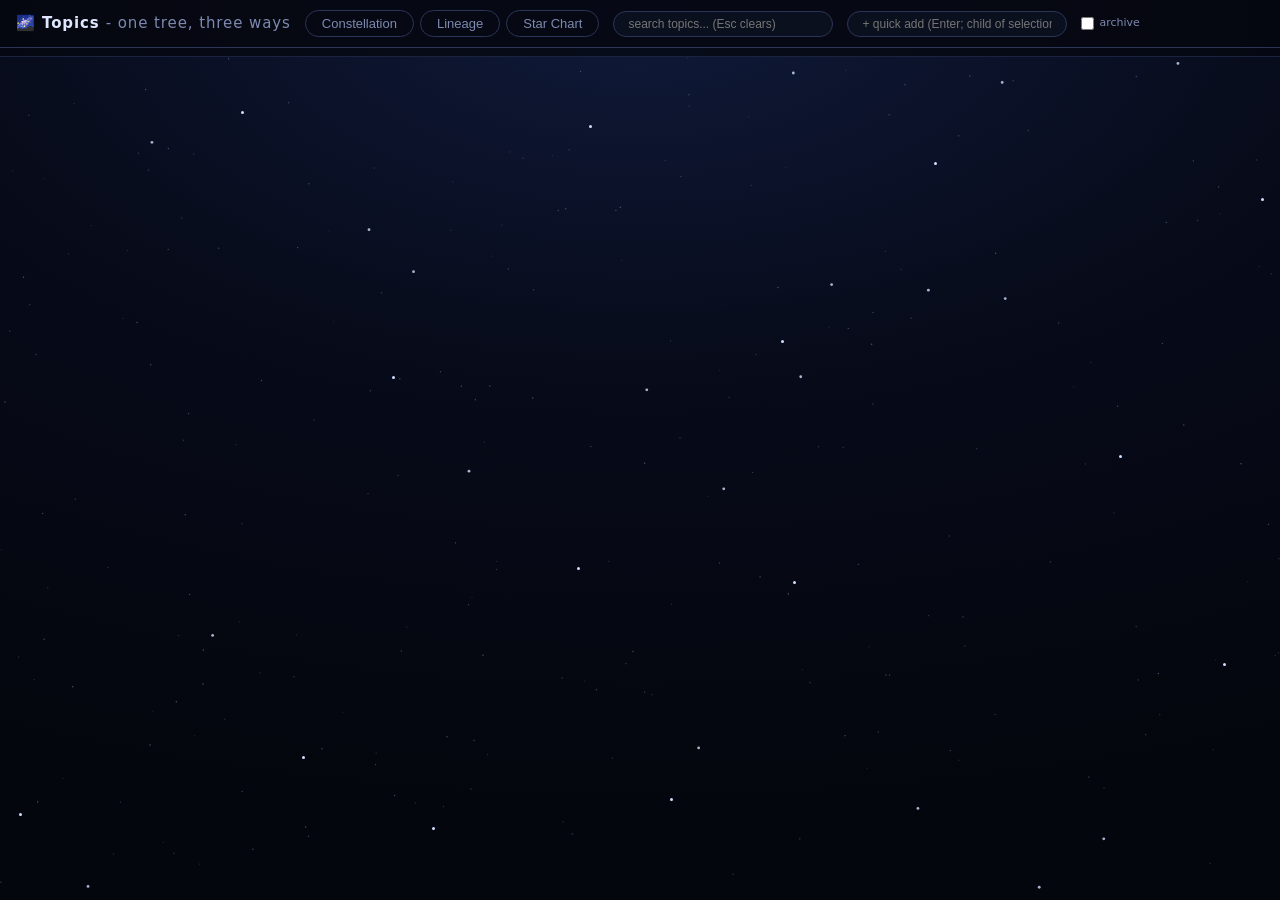
==== plugin/web/index.html @ 31f1ddb7 "feat(web+repo): archive explorer, panel edit, 0.3.0 changelog + roadmap - Archive toggle in the head" ====
<!doctype html>
<html lang="en">
<head>
<meta charset="utf-8" />
<meta name="viewport" content="width=device-width, initial-scale=1" />
<title>Topics - the Topic Visualizer</title>
<link rel="stylesheet" href="topics.css" />
</head>
<body>
<header>
  <h1>&#127756; Topics <span class="dim">- one tree, three ways</span></h1>
  <div class="viewtabs" id="viewtabs">
    <button data-v="constellation">Constellation</button>
    <button data-v="lineage">Lineage</button>
    <button data-v="starchart">Star Chart</button>
  </div>
  <input id="search" class="seambox" type="text" placeholder="search topics... (Esc clears)" />
  <input id="quickadd" class="seambox" type="text" placeholder="+ quick add (Enter; child of selection)" />
  <label class="archchip" title="show pruned + expired topics as ghosts (everything is resurrectable)">
    <input id="archive" type="checkbox" /> archive</label>
  <span class="hud"><b id="stat"></b><span id="hint" class="dim"></span></span>
</header>
<div id="legend" class="legend"></div>
<div id="seamhealth" class="seamhealth"></div>
<main>
  <div id="stage" class="stage"><canvas id="stars"></canvas><div id="renderer"></div></div>
</main>
<div id="panel"></div>
<div id="confirm"><div class="box" id="confirmBox"></div></div>

<script src="topics-core.js"></script>
<script src="adapter-sqlite.js"></script>
<script src="render-constellation.js"></script>
<script src="render-lineage.js"></script>
<script src="render-starchart.js"></script>
<script src="topics-shell.js"></script>
</body>
</html>
---- plugin/web/topics.css ----
/* topics.css - shared styles for the Topic Visualizer shell + all three renderers.
 * CANONICAL SOURCE: the topic-visualizer plugin repo. Vendored copies: do not edit. */
:root { --bg:#05070f; --panel:#10162a; --line:#2a3558; --ink:#dfe7ff; --dim:#7d8ab0;
        --accent:#6ea8ff; --warn:#f0b24a; --danger:#f85149; }
* { box-sizing: border-box; margin: 0; }
body { height: 100vh; display: flex; flex-direction: column; color: var(--ink);
       font: 14px/1.5 system-ui, sans-serif; overflow: hidden;
       background: radial-gradient(ellipse 120% 90% at 50% 0%, #101a3a 0%, #070b1a 45%, #04060d 100%); }

/* ---- header + tabs + legend ---- */
header { flex-shrink: 0; display: flex; align-items: center; gap: 14px;
         padding: 10px 16px; border-bottom: 1px solid var(--line); background: #05070fd8; }
header h1 { font-size: 15px; letter-spacing: 0.06em; }
.dim { color: var(--dim); font-weight: 400; }
.viewtabs { display: flex; gap: 6px; }
.viewtabs button { background: none; border: 1px solid var(--line); color: var(--dim);
  border-radius: 999px; padding: 5px 16px; cursor: pointer; font-size: 13px;
  transition: all 0.15s ease; }
.viewtabs button:hover { color: var(--ink); border-color: var(--accent); }
.viewtabs button.active { color: #0b101f; background: var(--accent);
  border-color: var(--accent); font-weight: 600; box-shadow: 0 0 14px #6ea8ff55; }
header .hud { margin-left: auto; font-size: 12px; color: var(--dim); }
header .hud b { color: var(--ink); }
header .home { color: var(--dim); text-decoration: none; font-size: 13px; margin-left: 12px; }
header .home:hover { color: var(--ink); }
.legend { flex-shrink: 0; padding: 4px 16px; font-size: 12px; color: var(--dim);
          border-bottom: 1px solid #1a2340; background: #05070fb8; }

/* ---- stage ---- */
main { flex: 1 1 auto; position: relative; min-height: 0; display: flex; }
.stage { flex: 1 1 auto; position: relative; overflow: hidden; cursor: grab; }
.stage.dragging { cursor: grabbing; }
#stars { position: absolute; inset: 0; pointer-events: none; }
#renderer { position: absolute; inset: 0; }
#renderer svg { width: 100%; height: 100%; display: block; position: relative; }
.twinkle { position: absolute; width: 3px; height: 3px; border-radius: 50%;
           background: #cfe0ff; pointer-events: none;
           animation: tw 3.2s ease-in-out infinite; }
@keyframes tw { 0%, 100% { opacity: 0.15; } 50% { opacity: 0.9; } }

/* ---- SVG views (constellation + star chart) ---- */
.orbit { fill: none; stroke: #7f9dff; stroke-opacity: 0.08; stroke-width: 1; }
.edge { stroke: #7f9dff; stroke-opacity: 0.26; stroke-width: 1.2; fill: none; }
.fog { pointer-events: none; }
.node { cursor: pointer; }
.node circle.core { fill: url(#tvStarGrad); stroke: none; }
#renderer .node circle.core[fill] { /* suns carry their own fill attr */ }
.node.selected circle.core, .node.selected path.leafstar { stroke: #cfe0ff; stroke-width: 1.5; }
.node text { fill: #c3cff2; font-size: 11px; pointer-events: none;
             paint-order: stroke; stroke: #05070f; stroke-width: 3px; }
.node text.tiny { fill: #8fa0cc; }
.node text.more { fill: #f0b24a; }
.node .count { fill: #05070f; font-size: 9px; font-weight: 700; stroke: none; }
.node path.leafstar { stroke: none; }
.node.discussed circle.core, .node.discussed path.leafstar { opacity: 0.28; }
.node.discussed text { opacity: 0.45; }
.node circle.beacon { fill: none; stroke: #ff9a4a; stroke-width: 2; pointer-events: none; }
.node circle.halo { fill: none; stroke: #f0b24a; stroke-opacity: 0.6;
                    stroke-dasharray: 3 4; stroke-width: 1.3; }
.tv-crumbs { position: absolute; top: 10px; left: 14px; z-index: 5; font-size: 12px;
             background: #05070fcc; padding: 6px 10px; border: 1px solid var(--line);
             border-radius: 8px; }
.tv-crumbs span[data-c] { color: var(--accent); cursor: pointer; }
.tv-crumbs span[data-c]:hover { text-decoration: underline; }
.tv-crumbs .sep { color: var(--dim); }
.tv-crumbs .here { color: var(--warn); }

/* ---- lineage view ---- */
.tv-world { position: absolute; transform-origin: 0 0; }
.tv-wires { position: absolute; overflow: visible; pointer-events: none; }
.wire { stroke-opacity: 0.35; stroke-width: 1.4; fill: none; }
.tnode { position: absolute; width: 220px; border-radius: 10px; padding: 8px 10px;
         cursor: pointer; user-select: none;
         background: linear-gradient(160deg, #141c36ee, #0b101fee);
         border: 1px solid #3a4a7a; box-shadow: 0 0 14px #4b6cff22, inset 0 0 20px #4b6cff0d;
         transition: transform 0.12s ease, box-shadow 0.12s ease; }
.tnode:hover { transform: translateY(-2px); box-shadow: 0 4px 22px #6ea8ff44; }
.tnode.root { border-color: #a8842f; box-shadow: 0 0 18px #f0b24a2e, inset 0 0 20px #f0b24a12; }
.tnode.selected { border-color: #cfe0ff; box-shadow: 0 0 20px #6ea8ff55; }
.tnode.leaf { border-color: #7fd4ff; border-left-width: 3px;
              box-shadow: 0 0 12px #7fd4ff2a, inset 0 0 20px #7fd4ff0d; }
.tnode.discussed { opacity: 0.4; border-color: #4a4f66; box-shadow: none; }
.tnode.critical { animation: pulse 1.8s ease-in-out infinite; border-color: #ff9a4a; }
@keyframes pulse { 0%, 100% { box-shadow: 0 0 10px #ff9a4a44; }
                   50% { box-shadow: 0 0 26px #ff9a4abb; } }
.tnode .sum { font-size: 12px; line-height: 1.35; }
.tnode .chips { margin-top: 5px; display: flex; gap: 6px; align-items: center; flex-wrap: wrap; }
.chip { font-size: 10px; color: var(--dim); border: 1px solid var(--line);
        border-radius: 999px; padding: 1px 7px; }
.chip.kids { color: var(--accent); }
.chip.frontier { color: #7fd4ff; border-color: #2e5a75; }
.chip.crit { color: #ff9a4a; border-color: #7a4a2e; }
.chip.done { color: #9aa2bd; }
.caret { position: absolute; right: -13px; top: 50%; transform: translateY(-50%);
         width: 22px; height: 22px; border-radius: 50%; background: var(--bg);
         border: 1px solid var(--line); color: var(--dim); font-size: 11px;
         display: flex; align-items: center; justify-content: center; cursor: pointer; }
.caret:hover { color: var(--ink); border-color: var(--accent); }

/* ---- panel + confirm ---- */
#panel { width: 380px; flex-shrink: 0; background: var(--panel);
         border-left: 1px solid var(--line); padding: 18px; overflow-y: auto;
         display: none; position: absolute; right: 0; top: 0; bottom: 0; z-index: 6; }
#panel.open { display: block; }
#panel h2 { font-size: 15px; line-height: 1.35; margin-bottom: 8px; }
#panel .meta { color: var(--dim); font-size: 12px; margin-bottom: 12px; }
#panel .body { white-space: pre-wrap; font-size: 13px; margin-bottom: 16px; }
#panel button { background: none; border: 1px solid var(--line); color: var(--ink);
                border-radius: 6px; padding: 6px 14px; cursor: pointer;
                margin: 0 8px 8px 0; }
#panel button.prune { border-color: var(--danger); color: var(--danger); }
#panel button.focusbtn { border-color: var(--warn); color: var(--warn); }
#panel button:hover { background: #ffffff11; }
#confirm { position: fixed; inset: 0; background: #000a; display: none;
           align-items: center; justify-content: center; z-index: 10; }
#confirm.open { display: flex; }
#confirm .box { background: var(--panel); border: 1px solid var(--warn);
                border-radius: 10px; padding: 22px; max-width: 440px; }
#confirm .box h3 { margin-bottom: 10px; font-size: 15px; }
#confirm .box p { color: var(--dim); font-size: 13px; margin-bottom: 16px; }
#confirm .box button { background: none; border: 1px solid var(--line); color: var(--ink);
                       border-radius: 6px; padding: 6px 14px; cursor: pointer; margin-right: 8px; }
#confirm .box button.go { border-color: var(--danger); color: var(--danger); }

/* ---- the Seam additions (2026-07-11) ---- */
.seambox { background: #0b101f; border: 1px solid var(--line); color: var(--ink);
           border-radius: 999px; padding: 5px 14px; font-size: 12px; width: 220px; }
.seambox:focus { outline: none; border-color: var(--accent); }
.seamhealth { flex-shrink: 0; padding: 2px 16px; font-size: 11px; color: var(--dim);
              background: #05070f90; border-bottom: 1px solid #141c33; }
.seamhealth:empty { display: none; }
/* search: matches stay lit, non-matches recede to ghosts (structure stays legible) */
.node.searchdim { opacity: 0.13; pointer-events: none; }
.tnode.searchdim { opacity: 0.13; pointer-events: none; }
/* seedlings: newly-planted, unconfirmed - smaller, dimmer, will expire if untouched */
.node.seedling circle.core, .node.seedling path.leafstar { opacity: 0.6; }
.node.seedling text { opacity: 0.7; font-style: italic; }
.tnode.seedling { opacity: 0.75; border-style: dashed; }
.chip.seed { color: #9fd49f; border-color: #2e5a3a; }

/* ---- archive explorer + panel edit (2026-07-11, greenlight round) ---- */
.archchip { flex-shrink: 0; font-size: 11px; color: var(--dim); cursor: pointer;
            display: inline-flex; align-items: center; gap: 5px; user-select: none; }
.archchip input { accent-color: var(--accent); }
/* archived ghosts: present but resting - desaturated, dashed, quiet */
.node.archived { opacity: 0.30; }
.node.archived circle.core, .node.archived path.leafstar {
  fill: #3a4055 !important; filter: none !important; stroke: #4a5068; stroke-dasharray: 3 3; }
.node.archived text.label { fill: #59607a; text-decoration: line-through; }
.tnode.archived { opacity: 0.45; border-style: dotted; filter: grayscale(0.8); }
.edge.archived { stroke-dasharray: 2 6; opacity: 0.25; }
/* panel edit form */
.editform { display: flex; flex-direction: column; gap: 6px; margin-top: 8px; }
.editform label { font-size: 11px; color: var(--dim); }
.editform input[type="text"], .editform textarea {
  background: #0b101f; border: 1px solid var(--line); color: var(--ink);
  border-radius: 6px; padding: 6px 10px; font-size: 12px; font-family: inherit; }
.editform input:focus, .editform textarea:focus { outline: none; border-color: var(--accent); }
.editform .e-crit-row { display: flex; align-items: center; gap: 6px; }
.editform .e-err { color: var(--danger); font-size: 11px; min-height: 14px; }
.editform button { margin-top: 4px; }
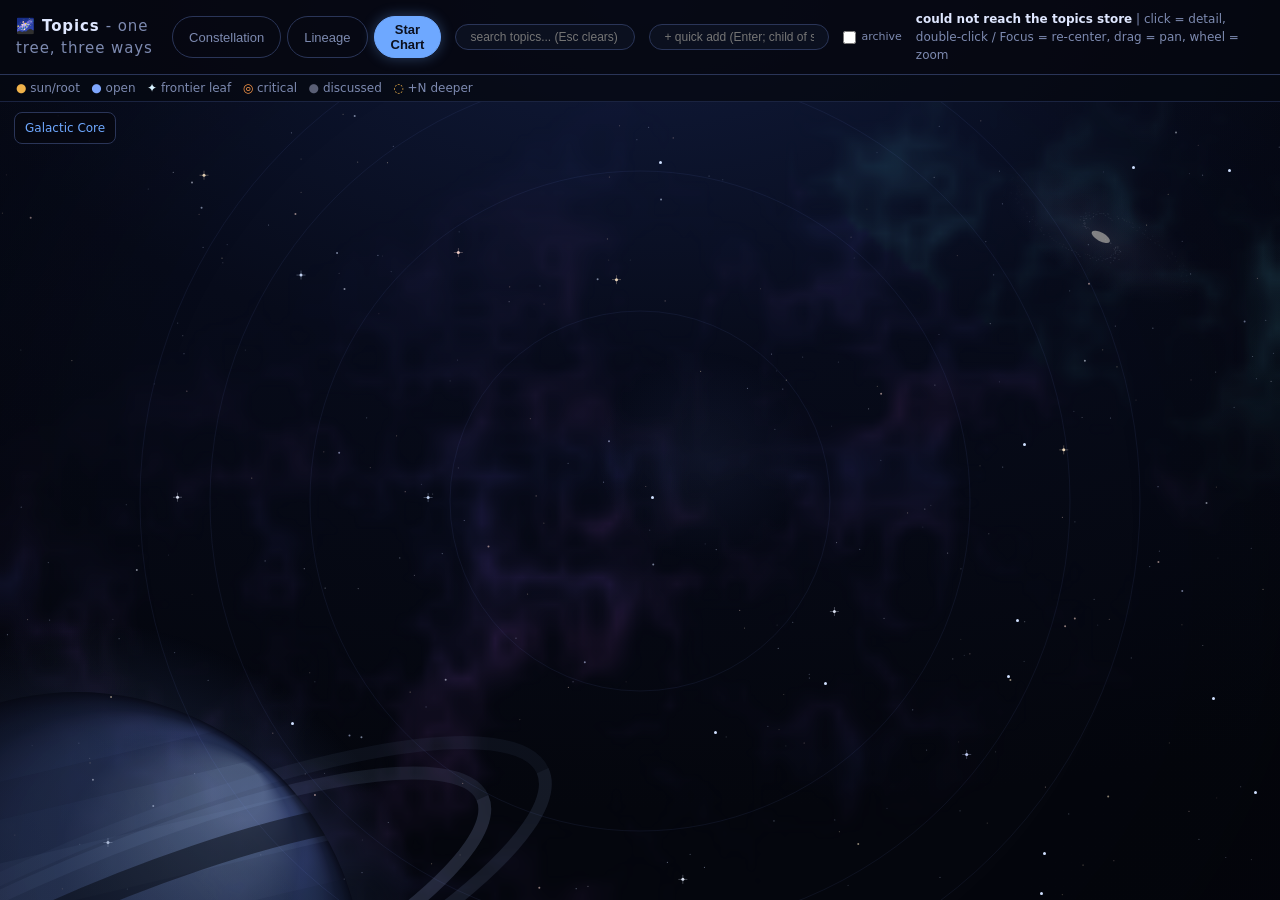
==== commit 581c9708: "feat(backdrop): user-selectable backgrounds + forgiving click targets Owner: render 20+ cool space b" ====
--- a/plugin/web/index.html
+++ b/plugin/web/index.html
@@ -14,18 +14,20 @@
     <button data-v="lineage">Lineage</button>
     <button data-v="starchart">Star Chart</button>
   </div>
-  <input id="search" class="seambox" type="text" placeholder="search topics... (Esc clears)" />
+  <input id="search" class="seambox" type="text" placeholder="search topics... (Esc clears)"
+         title="text search + facet words: critical, seedling, open, discussed, pruned, archived - combine them, e.g. 'critical grounding'" />
   <input id="quickadd" class="seambox" type="text" placeholder="+ quick add (Enter; child of selection)" />
   <label class="archchip" title="show pruned + expired topics as ghosts (everything is resurrectable)">
     <input id="archive" type="checkbox" /> archive</label>
+  <select id="bgpick" class="seambox" title="backdrop scene" style="display:none"></select>
   <span class="hud"><b id="stat"></b><span id="hint" class="dim"></span></span>
 </header>
 <div id="legend" class="legend"></div>
 <div id="seamhealth" class="seamhealth"></div>
 <main>
-  <div id="stage" class="stage"><canvas id="stars"></canvas><div id="renderer"></div></div>
+  <div id="stage" class="stage"><div id="bgimage"></div><canvas id="stars"></canvas><div id="renderer"></div></div>
+  <div id="panel"></div>
 </main>
-<div id="panel"></div>
 <div id="confirm"><div class="box" id="confirmBox"></div></div>
 
 <script src="topics-core.js"></script>
--- a/plugin/web/topics.css
+++ b/plugin/web/topics.css
@@ -28,8 +28,12 @@
 
 /* ---- stage ---- */
 main { flex: 1 1 auto; position: relative; min-height: 0; display: flex; }
-.stage { flex: 1 1 auto; position: relative; overflow: hidden; cursor: grab; }
+.stage { flex: 1 1 auto; position: relative; overflow: hidden; cursor: grab;
+         touch-action: none; user-select: none; }
 .stage.dragging { cursor: grabbing; }
+#bgimage { position: absolute; inset: 0; pointer-events: none; display: none;
+           background-size: cover; background-position: center;
+           background-repeat: no-repeat; }
 #stars { position: absolute; inset: 0; pointer-events: none; }
 #renderer { position: absolute; inset: 0; }
 #renderer svg { width: 100%; height: 100%; display: block; position: relative; }
@@ -43,6 +47,9 @@
 .edge { stroke: #7f9dff; stroke-opacity: 0.26; stroke-width: 1.2; fill: none; }
 .fog { pointer-events: none; }
 .node { cursor: pointer; }
+/* forgiving click target: transparent fill still catches the pointer (unlike
+   fill:none), so a click "close enough" to a small star still lands */
+.node circle.hit { fill: transparent; }
 .node circle.core { fill: url(#tvStarGrad); stroke: none; }
 #renderer .node circle.core[fill] { /* suns carry their own fill attr */ }
 .node.selected circle.core, .node.selected path.leafstar { stroke: #cfe0ff; stroke-width: 1.5; }
@@ -97,20 +104,78 @@
          display: flex; align-items: center; justify-content: center; cursor: pointer; }
 .caret:hover { color: var(--ink); border-color: var(--accent); }
 
-/* ---- panel + confirm ---- */
-#panel { width: 380px; flex-shrink: 0; background: var(--panel);
-         border-left: 1px solid var(--line); padding: 18px; overflow-y: auto;
-         display: none; position: absolute; right: 0; top: 0; bottom: 0; z-index: 6; }
-#panel.open { display: block; }
-#panel h2 { font-size: 15px; line-height: 1.35; margin-bottom: 8px; }
-#panel .meta { color: var(--dim); font-size: 12px; margin-bottom: 12px; }
-#panel .body { white-space: pre-wrap; font-size: 13px; margin-bottom: 16px; }
-#panel button { background: none; border: 1px solid var(--line); color: var(--ink);
-                border-radius: 6px; padding: 6px 14px; cursor: pointer;
-                margin: 0 8px 8px 0; }
-#panel button.prune { border-color: var(--danger); color: var(--danger); }
-#panel button.focusbtn { border-color: var(--warn); color: var(--warn); }
-#panel button:hover { background: #ffffff11; }
+/* ---- panel: a floating glass card INSIDE main (never covers the header chrome).
+   Esc closes it; it animates in from the right. ---- */
+#panel { width: 400px; max-width: calc(100vw - 28px); display: none; position: absolute;
+         right: 14px; top: 14px; bottom: 14px; z-index: 6; overflow-y: auto;
+         padding: 20px 22px;
+         background: linear-gradient(165deg, #131b33f2 0%, #0c1225f6 55%, #0a0f1ff8 100%);
+         border: 1px solid #31406e; border-radius: 16px;
+         box-shadow: 0 18px 60px #00000090, 0 0 0 1px #6ea8ff14 inset, 0 0 44px #3a5bbf22 inset;
+         backdrop-filter: blur(9px);
+         /* long expanded lists scroll smoothly with NO visible scrollbar (the
+            glass card stays clean); overscroll never chains to the page */
+         scroll-behavior: smooth; overscroll-behavior: contain;
+         scrollbar-width: none; -ms-overflow-style: none; }
+#panel::-webkit-scrollbar { display: none; }
+#panel.open { display: block; animation: panelin 0.18s ease; }
+@keyframes panelin { from { opacity: 0; transform: translateX(14px); }
+                     to { opacity: 1; transform: none; } }
+#panel .phead { display: flex; flex-direction: column; gap: 8px;
+                padding-bottom: 12px; border-bottom: 1px solid #232f55; }
+#panel h2 { font-size: 16px; line-height: 1.4; letter-spacing: 0.01em;
+            background: linear-gradient(90deg, #eaf2ff, #a8c4ff);
+            -webkit-background-clip: text; background-clip: text; color: transparent; }
+#panel .pills { display: flex; gap: 6px; flex-wrap: wrap; }
+.pill { font-size: 10.5px; letter-spacing: 0.08em; text-transform: uppercase;
+        padding: 2px 10px; border-radius: 999px; border: 1px solid; }
+.pill.open { color: #8fb7ff; border-color: #33508f; background: #16234a66; }
+.pill.seed { color: #9fd49f; border-color: #2e5a3a; background: #12271866; }
+.pill.done { color: #9aa3c0; border-color: #333c5c; background: #161c3166; }
+.pill.beacon { color: #ffb35c; border-color: #8a5a22; background: #33220e66;
+               box-shadow: 0 0 10px #f0b24a33; }
+.pill.archived { color: #8a92ad; border-color: #3a4055; background: #191d2a88;
+                 text-decoration: line-through; }
+.pill.tw { color: #7d8ab0; border-color: #2a3558; }
+#panel .meta { color: var(--dim); font-size: 12px; margin: 10px 0 12px; line-height: 1.7; }
+#panel .meta b { color: #b9c8ef; font-weight: 600; }
+#panel .meta .slugline { display: block; font-family: ui-monospace, "Cascadia Mono", monospace;
+                         font-size: 10.5px; color: #59607a; }
+#panel .body { white-space: pre-wrap; font-size: 13px; line-height: 1.65; margin-bottom: 14px;
+               background: #0a0f2055; border: 1px solid #1c2646; border-radius: 10px;
+               padding: 12px 14px; color: #cdd7f5; }
+#panel .body:empty { display: none; }
+/* avenues in: every road that leads to this topic (multi-parent DAG) */
+#panel .avhead { font-size: 10.5px; letter-spacing: 0.14em; text-transform: uppercase;
+                 color: #6a77a3; margin: 4px 0 6px; }
+#panel .avenue { display: flex; align-items: baseline; gap: 8px; padding: 5px 8px;
+                 border-radius: 8px; font-size: 12.5px; }
+#panel .avenue:hover { background: #ffffff08; }
+#panel .ava { color: #8fb7ff; }
+#panel .ava.x { color: #c7a6ff; }
+#panel .avt { color: #b9c8ef; cursor: pointer; }
+#panel .avt:hover { color: #eaf2ff; text-decoration: underline; }
+#panel .avn { color: #6a77a3; font-size: 11.5px; font-style: italic; }
+#panel .avx { margin-left: auto; background: none; border: none; color: #59607a;
+              cursor: pointer; font-size: 14px; padding: 0 4px; }
+#panel .avx:hover { color: var(--danger); }
+#panel .avadd { margin: 8px 0 4px; }
+#panel .av-in { width: 100%; background: #0b101f; border: 1px dashed #2a3558;
+                color: var(--ink); border-radius: 8px; padding: 6px 10px; font-size: 12px; }
+#panel .av-in:focus { outline: none; border-color: #b48be0; border-style: solid; }
+#panel .pactions { margin-top: 14px; padding-top: 14px; border-top: 1px solid #232f55; }
+#panel button { background: #ffffff06; border: 1px solid var(--line); color: var(--ink);
+                border-radius: 8px; padding: 7px 15px; cursor: pointer; font-size: 12.5px;
+                margin: 0 8px 8px 0; transition: all 0.15s ease; }
+#panel button:hover { background: #ffffff12; border-color: #3d4d80;
+                      box-shadow: 0 0 12px #6ea8ff22; }
+#panel button.primary { background: linear-gradient(135deg, #2b4a8f, #1c2f60);
+                        border-color: #4468b8; box-shadow: 0 0 14px #6ea8ff2e; }
+#panel button.primary:hover { background: linear-gradient(135deg, #34599f, #223a70); }
+#panel button.prune { border-color: #6e2f33; color: var(--danger); background: #2a121466; }
+#panel button.prune:hover { border-color: var(--danger); box-shadow: 0 0 12px #f8514922; }
+#panel button.focusbtn { border-color: #7a5a22; color: var(--warn); background: #2a211066; }
+#panel button.close { color: var(--dim); }
 #confirm { position: fixed; inset: 0; background: #000a; display: none;
            align-items: center; justify-content: center; z-index: 10; }
 #confirm.open { display: flex; }
@@ -159,3 +224,38 @@
 .editform .e-crit-row { display: flex; align-items: center; gap: 6px; }
 .editform .e-err { color: var(--danger); font-size: 11px; min-height: 14px; }
 .editform button { margin-top: 4px; }
+
+/* ---- multi-parent DAG (2026-07-11): cross-link edges + lineage wires/chip ---- */
+.edge.xlink { stroke: #b48be0 !important; stroke-dasharray: 5 7; stroke-opacity: 0.45;
+              stroke-width: 1.1; }
+.wire.xwire { stroke: #b48be0; stroke-dasharray: 6 7; stroke-opacity: 0.55;
+              stroke-width: 1.4; }
+.xport { fill: #b48be0; stroke: #0a0f1f; stroke-width: 1.5; }
+.chip.xlink { color: #e2d1ff; border-color: #7a55c2; background: #241a3d;
+              box-shadow: 0 0 9px #b48be04d; }
+#panel .avmore { display: block; background: none; border: 1px dashed #2a3558;
+                 color: #7d8ab0; font-size: 11px; padding: 4px 10px; margin: 4px 0 2px;
+                 border-radius: 8px; cursor: pointer; }
+#panel .avmore:hover { color: var(--ink); border-color: #3d4d80; }
+/* far-node state on avenue rows: important up top and lit, handled lower and dim */
+#panel .avenue.dimrow { opacity: 0.55; }
+.avpill { font-size: 9px; letter-spacing: 0.06em; text-transform: uppercase;
+          padding: 0 6px; border-radius: 999px; border: 1px solid; flex-shrink: 0; }
+.avpill.crit { color: #ffb35c; border-color: #8a5a22; }
+.avpill.seed { color: #9fd49f; border-color: #2e5a3a; }
+.avpill.done { color: #9aa3c0; border-color: #333c5c; }
+.avpill.arch { color: #8a92ad; border-color: #3a4055; text-decoration: line-through; }
+
+/* ---- deep-space motion: the rare meteor (one div, CSS-only) ---- */
+.meteor { position: absolute; left: -12%; width: 130px; height: 1.5px;
+          pointer-events: none; opacity: 0; transform: rotate(16deg);
+          background: linear-gradient(90deg, rgba(207,224,255,0), rgba(207,224,255,0.9));
+          border-radius: 999px; filter: drop-shadow(0 0 4px #cfe0ffaa);
+          animation: shoot 29s linear infinite; animation-delay: 6s; }
+@keyframes shoot {
+  0%    { opacity: 0; transform: translate(0, 0) rotate(16deg); }
+  86.5% { opacity: 0; transform: translate(0, 0) rotate(16deg); }
+  87%   { opacity: 0.9; }
+  92%   { opacity: 0; transform: translate(62vw, 18vw) rotate(16deg); }
+  100%  { opacity: 0; transform: translate(62vw, 18vw) rotate(16deg); }
+}
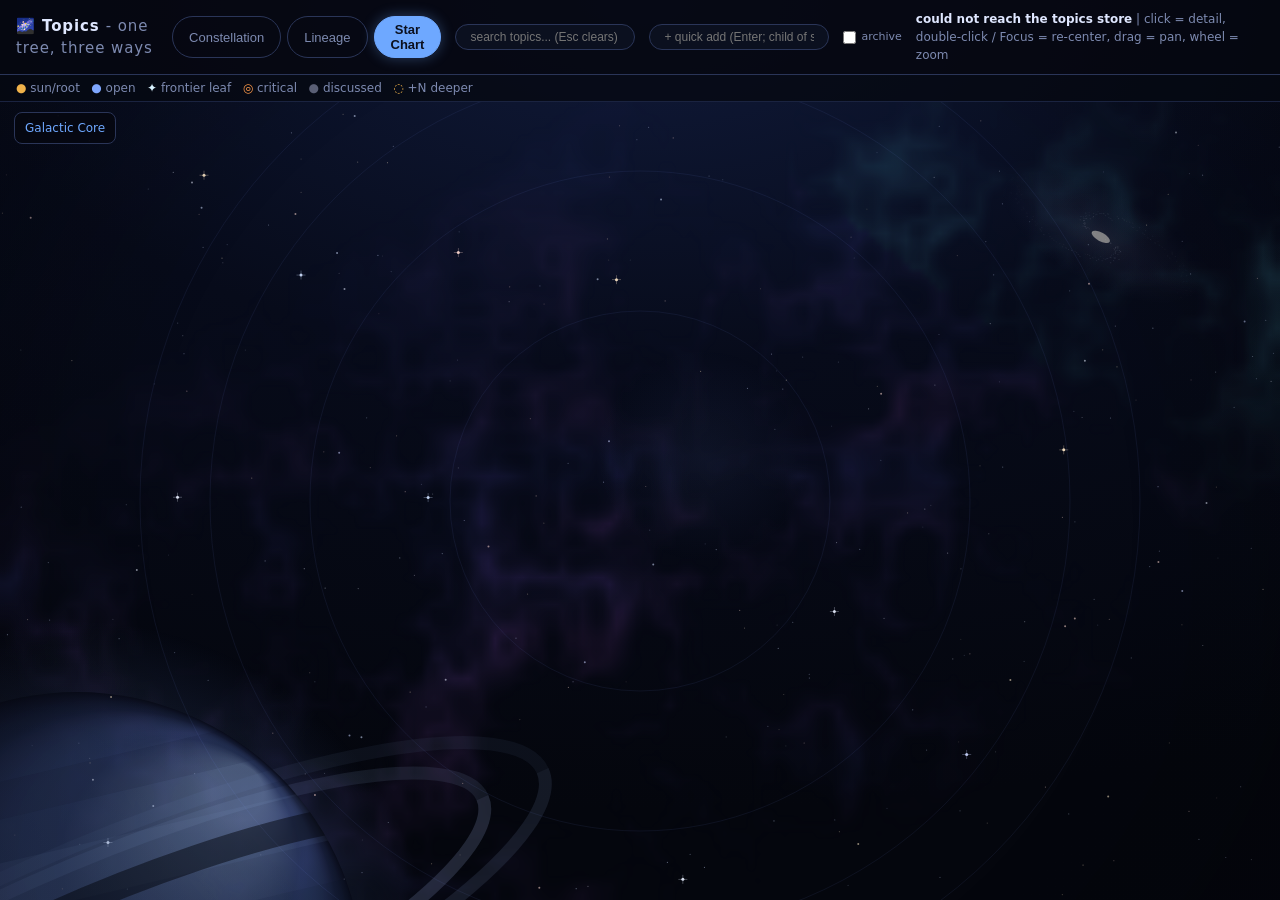
==== commit 280a53a5: "feat(web): project switcher dropdown (capability-gated on adapter.projects) The shell now shows a pr" ====
--- a/plugin/web/index.html
+++ b/plugin/web/index.html
@@ -9,6 +9,7 @@
 <body>
 <header>
   <h1>&#127756; Topics <span class="dim">- one tree, three ways</span></h1>
+  <select id="projsel" class="projsel" title="Project - switch the topic tree" style="display:none"></select>
   <div class="viewtabs" id="viewtabs">
     <button data-v="constellation">Constellation</button>
     <button data-v="lineage">Lineage</button>
@@ -19,7 +20,7 @@
   <input id="quickadd" class="seambox" type="text" placeholder="+ quick add (Enter; child of selection)" />
   <label class="archchip" title="show pruned + expired topics as ghosts (everything is resurrectable)">
     <input id="archive" type="checkbox" /> archive</label>
-  <select id="bgpick" class="seambox" title="backdrop scene" style="display:none"></select>
+  <button id="bgopen" class="seambox" title="choose a backdrop" style="display:none">&#9673; backdrop</button>
   <span class="hud"><b id="stat"></b><span id="hint" class="dim"></span></span>
 </header>
 <div id="legend" class="legend"></div>
@@ -29,6 +30,11 @@
   <div id="panel"></div>
 </main>
 <div id="confirm"><div class="box" id="confirmBox"></div></div>
+<div id="bgmodal"><div class="bgpanel">
+  <div class="bghead"><b>Backdrop</b><span class="dim">pick a scene, or the generated default</span>
+    <button class="bgclose" title="close (Esc)">&times;</button></div>
+  <div class="bggrid" id="bggrid"></div>
+</div></div>
 
 <script src="topics-core.js"></script>
 <script src="adapter-sqlite.js"></script>
--- a/plugin/web/topics.css
+++ b/plugin/web/topics.css
@@ -23,6 +23,13 @@
 header .hud b { color: var(--ink); }
 header .home { color: var(--dim); text-decoration: none; font-size: 13px; margin-left: 12px; }
 header .home:hover { color: var(--ink); }
+/* project switcher: a compact select styled like the view tabs (shell shows it only
+   when the adapter reports projects). */
+.projsel { background: #0a1024; color: var(--ink); border: 1px solid var(--line);
+           border-radius: 7px; padding: 5px 8px; font-size: 12px; font-family: inherit;
+           max-width: 200px; cursor: pointer; }
+.projsel:hover { border-color: var(--accent); }
+.projsel:focus { outline: none; border-color: var(--accent); }
 .legend { flex-shrink: 0; padding: 4px 16px; font-size: 12px; color: var(--dim);
           border-bottom: 1px solid #1a2340; background: #05070fb8; }
 
@@ -90,6 +97,18 @@
 .tnode.critical { animation: pulse 1.8s ease-in-out infinite; border-color: #ff9a4a; }
 @keyframes pulse { 0%, 100% { box-shadow: 0 0 10px #ff9a4a44; }
                    50% { box-shadow: 0 0 26px #ff9a4abb; } }
+/* Motion gate: kill every PERPETUAL animation so the page reaches a stable frame -
+   fixes screenshot-capture hangs on the animated canvas + honours reduced-motion. The
+   .reduced-motion class is set by topics-core (reduced-motion pref OR automation);
+   the @media query is the CSS-only fallback. The beacon still reads critical (its
+   amber border stays) - it just stops pulsing. */
+:root.reduced-motion .twinkle,
+:root.reduced-motion .meteor { display: none !important; }
+:root.reduced-motion .tnode.critical { animation: none !important; box-shadow: 0 0 18px #ff9a4a77; }
+@media (prefers-reduced-motion: reduce) {
+  .twinkle, .meteor { display: none !important; }
+  .tnode.critical { animation: none !important; box-shadow: 0 0 18px #ff9a4a77; }
+}
 .tnode .sum { font-size: 12px; line-height: 1.35; }
 .tnode .chips { margin-top: 5px; display: flex; gap: 6px; align-items: center; flex-wrap: wrap; }
 .chip { font-size: 10px; color: var(--dim); border: 1px solid var(--line);
@@ -259,3 +278,38 @@
   92%   { opacity: 0; transform: translate(62vw, 18vw) rotate(16deg); }
   100%  { opacity: 0; transform: translate(62vw, 18vw) rotate(16deg); }
 }
+
+/* ---- backdrop picker: modal thumbnail gallery (2026-07-11) ---- */
+#bgopen { cursor: pointer; }
+#bgmodal { position: fixed; inset: 0; background: #030509d0; display: none;
+           align-items: center; justify-content: center; z-index: 20;
+           backdrop-filter: blur(3px); }
+#bgmodal.open { display: flex; animation: panelin 0.16s ease; }
+#bgmodal .bgpanel { width: min(1040px, 92vw); max-height: 86vh; display: flex;
+  flex-direction: column; overflow: hidden; border-radius: 16px;
+  background: linear-gradient(165deg, #131b33f6 0%, #0b1122fa 60%, #090d1bfc 100%);
+  border: 1px solid #31406e; box-shadow: 0 24px 70px #000000a0, 0 0 44px #3a5bbf22 inset; }
+#bgmodal .bghead { display: flex; align-items: baseline; gap: 12px;
+  padding: 16px 20px; border-bottom: 1px solid #232f55; font-size: 15px; }
+#bgmodal .bghead b { background: linear-gradient(90deg, #eaf2ff, #a8c4ff);
+  -webkit-background-clip: text; background-clip: text; color: transparent; letter-spacing: 0.02em; }
+#bgmodal .bgclose { margin-left: auto; background: none; border: none; color: var(--dim);
+  font-size: 22px; line-height: 1; cursor: pointer; padding: 0 4px; }
+#bgmodal .bgclose:hover { color: var(--ink); }
+.bggrid { display: grid; grid-template-columns: repeat(auto-fill, minmax(180px, 1fr));
+  gap: 14px; padding: 18px 20px; overflow-y: auto;
+  scrollbar-width: thin; scrollbar-color: #3a4666 transparent; }
+.bgtile { display: flex; flex-direction: column; gap: 6px; padding: 0; cursor: pointer;
+  background: none; border: none; text-align: left; }
+.bgthumb { display: block; width: 100%; aspect-ratio: 16 / 10; border-radius: 10px;
+  object-fit: cover; border: 2px solid #2a3558;
+  background: radial-gradient(ellipse 130% 100% at 50% 0%, #12193a, #070b1a 70%, #05070f);
+  transition: border-color 0.14s ease, transform 0.14s ease, box-shadow 0.14s ease; }
+.bgtile:hover .bgthumb { transform: translateY(-2px); border-color: #4a5a8a;
+  box-shadow: 0 6px 22px #6ea8ff33; }
+.bgtile.sel .bgthumb { border-color: var(--accent); box-shadow: 0 0 0 2px #6ea8ff55, 0 0 18px #6ea8ff44; }
+.bggen { display: flex; align-items: center; justify-content: center; }
+.bggen::after { content: "generated scene"; color: #7d8ab0; font-size: 12px; font-style: italic; }
+.bglabel { font-size: 12px; color: var(--dim); padding: 0 2px; white-space: nowrap;
+  overflow: hidden; text-overflow: ellipsis; }
+.bgtile.sel .bglabel { color: var(--ink); }
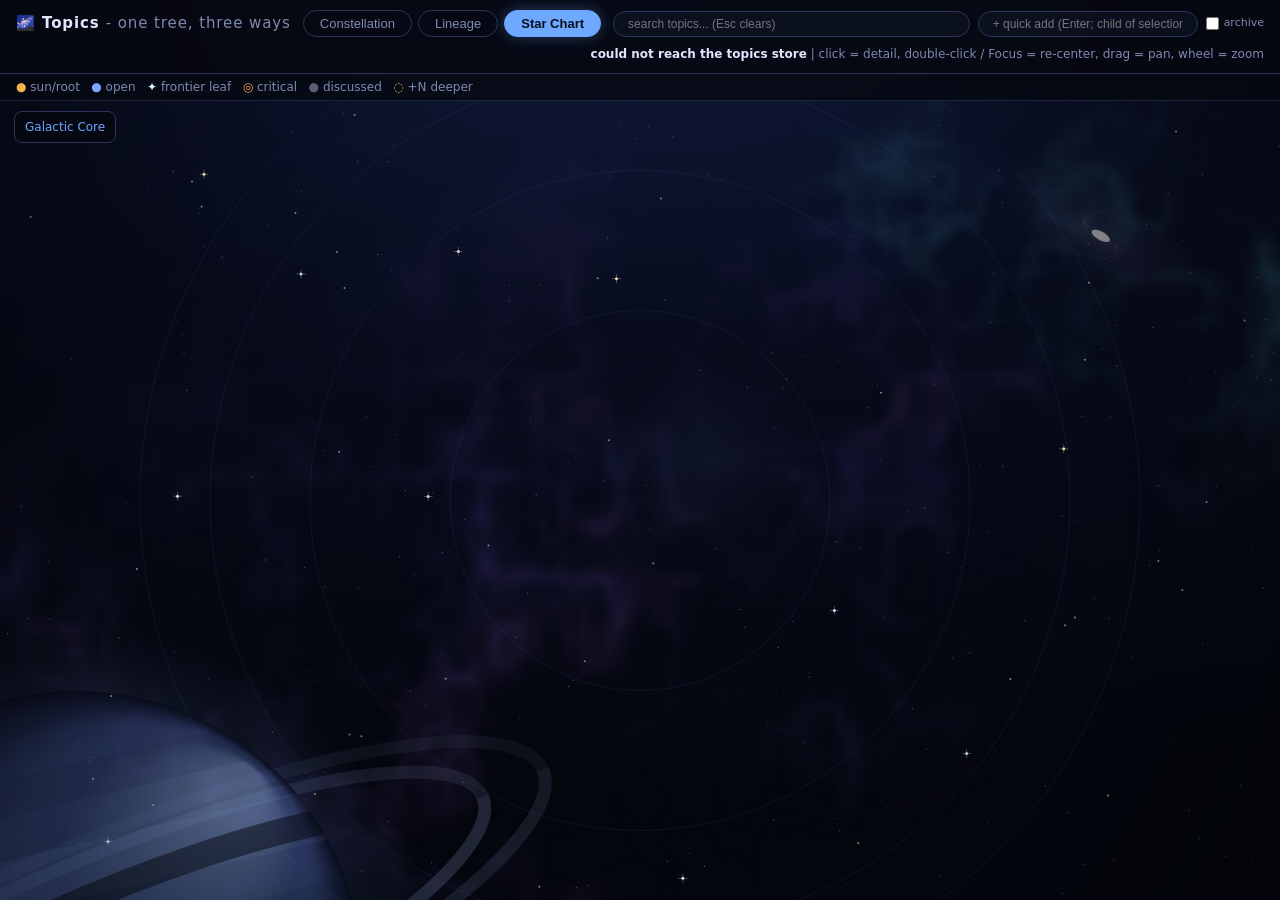
==== commit f4884015: "feat(0.5.1): clean project labels + responsive header Two more consumer UX asks, folded into the 0.5" ====
--- a/plugin/web/index.html
+++ b/plugin/web/index.html
@@ -9,18 +9,22 @@
 <body>
 <header>
   <h1>&#127756; Topics <span class="dim">- one tree, three ways</span></h1>
-  <select id="projsel" class="projsel" title="Project - switch the topic tree" style="display:none"></select>
-  <div class="viewtabs" id="viewtabs">
-    <button data-v="constellation">Constellation</button>
-    <button data-v="lineage">Lineage</button>
-    <button data-v="starchart">Star Chart</button>
+  <div class="hgroup hscope">
+    <select id="projsel" class="projsel" title="Project - switch the topic tree" style="display:none"></select>
+    <div class="viewtabs" id="viewtabs">
+      <button data-v="constellation">Constellation</button>
+      <button data-v="lineage">Lineage</button>
+      <button data-v="starchart">Star Chart</button>
+    </div>
   </div>
-  <input id="search" class="seambox" type="text" placeholder="search topics... (Esc clears)"
-         title="text search + facet words: critical, seedling, open, discussed, pruned, archived - combine them, e.g. 'critical grounding'" />
-  <input id="quickadd" class="seambox" type="text" placeholder="+ quick add (Enter; child of selection)" />
-  <label class="archchip" title="show pruned + expired topics as ghosts (everything is resurrectable)">
-    <input id="archive" type="checkbox" /> archive</label>
-  <button id="bgopen" class="seambox" title="choose a backdrop" style="display:none">&#9673; backdrop</button>
+  <div class="hgroup htools">
+    <input id="search" class="seambox" type="text" placeholder="search topics... (Esc clears)"
+           title="text search + facet words: critical, seedling, open, discussed, pruned, archived - combine them, e.g. 'critical grounding'" />
+    <input id="quickadd" class="seambox" type="text" placeholder="+ quick add (Enter; child of selection)" />
+    <label class="archchip" title="show pruned + expired topics as ghosts (everything is resurrectable)">
+      <input id="archive" type="checkbox" /> archive</label>
+    <button id="bgopen" class="seambox" title="choose a backdrop" style="display:none">&#9673; backdrop</button>
+  </div>
   <span class="hud"><b id="stat"></b><span id="hint" class="dim"></span></span>
 </header>
 <div id="legend" class="legend"></div>
--- a/plugin/web/topics.css
+++ b/plugin/web/topics.css
@@ -8,11 +8,22 @@
        background: radial-gradient(ellipse 120% 90% at 50% 0%, #101a3a 0%, #070b1a 45%, #04060d 100%); }
 
 /* ---- header + tabs + legend ---- */
-header { flex-shrink: 0; display: flex; align-items: center; gap: 14px;
+/* Responsive header: it WRAPS onto extra rows when narrow instead of smushing. Controls
+   are grouped so related ones travel together - the project switcher + the three view
+   toggles stay as one unbreakable unit (.hscope), the search/add/archive/backdrop cluster
+   as another (.htools). The decorative subtitle drops on narrow screens so the title
+   always has room. */
+header { flex-shrink: 0; display: flex; align-items: center; flex-wrap: wrap; gap: 8px 12px;
          padding: 10px 16px; border-bottom: 1px solid var(--line); background: #05070fd8; }
-header h1 { font-size: 15px; letter-spacing: 0.06em; }
+header h1 { font-size: 15px; letter-spacing: 0.06em; white-space: nowrap; flex-shrink: 0; }
 .dim { color: var(--dim); font-weight: 400; }
-.viewtabs { display: flex; gap: 6px; }
+.hgroup { display: flex; align-items: center; gap: 8px; flex-wrap: wrap; }
+/* .hscope may SHRINK to the viewport and wrap INTERNALLY when too narrow (the switcher
+   drops above the toggles) so the toggle trio is never clipped off-screen - but the trio
+   itself (.viewtabs) never splits. min-width:0 lets it narrow past its content width. */
+.hscope { min-width: 0; }
+.htools { flex: 1 1 260px; }   /* fills the remaining width; its items flow + wrap as a cluster */
+.viewtabs { display: flex; gap: 6px; flex-shrink: 0; flex-wrap: nowrap; }  /* 3 toggles: one unit, never split */
 .viewtabs button { background: none; border: 1px solid var(--line); color: var(--dim);
   border-radius: 999px; padding: 5px 16px; cursor: pointer; font-size: 13px;
   transition: all 0.15s ease; }
@@ -105,6 +116,12 @@
 :root.reduced-motion .twinkle,
 :root.reduced-motion .meteor { display: none !important; }
 :root.reduced-motion .tnode.critical { animation: none !important; box-shadow: 0 0 18px #ff9a4a77; }
+/* catch-all: kill EVERY keyframe animation + transition so the page paints once and goes
+   idle - the backstop behind the specific rules above (the Constellation force graph and
+   any SMIL/CSS source), so a headless screenshot reaches a stable frame on ANY view. */
+:root.reduced-motion *,
+:root.reduced-motion *::before,
+:root.reduced-motion *::after { animation: none !important; transition: none !important; }
 @media (prefers-reduced-motion: reduce) {
   .twinkle, .meteor { display: none !important; }
   .tnode.critical { animation: none !important; box-shadow: 0 0 18px #ff9a4a77; }
@@ -210,6 +227,13 @@
 .seambox { background: #0b101f; border: 1px solid var(--line); color: var(--ink);
            border-radius: 999px; padding: 5px 14px; font-size: 12px; width: 220px; }
 .seambox:focus { outline: none; border-color: var(--accent); }
+/* header responsiveness: search grows to fill the row, quickadd shrinks; both stay usable */
+#search.seambox { flex: 1 1 160px; width: auto; min-width: 120px; }
+#quickadd.seambox { flex: 0 1 220px; min-width: 130px; }
+@media (max-width: 680px) {
+  header h1 .dim { display: none; }   /* the title always has room: drop the decorative subtitle */
+  header .hud { display: none; }      /* hide the drag/zoom hint when the row is cramped */
+}
 .seamhealth { flex-shrink: 0; padding: 2px 16px; font-size: 11px; color: var(--dim);
               background: #05070f90; border-bottom: 1px solid #141c33; }
 .seamhealth:empty { display: none; }
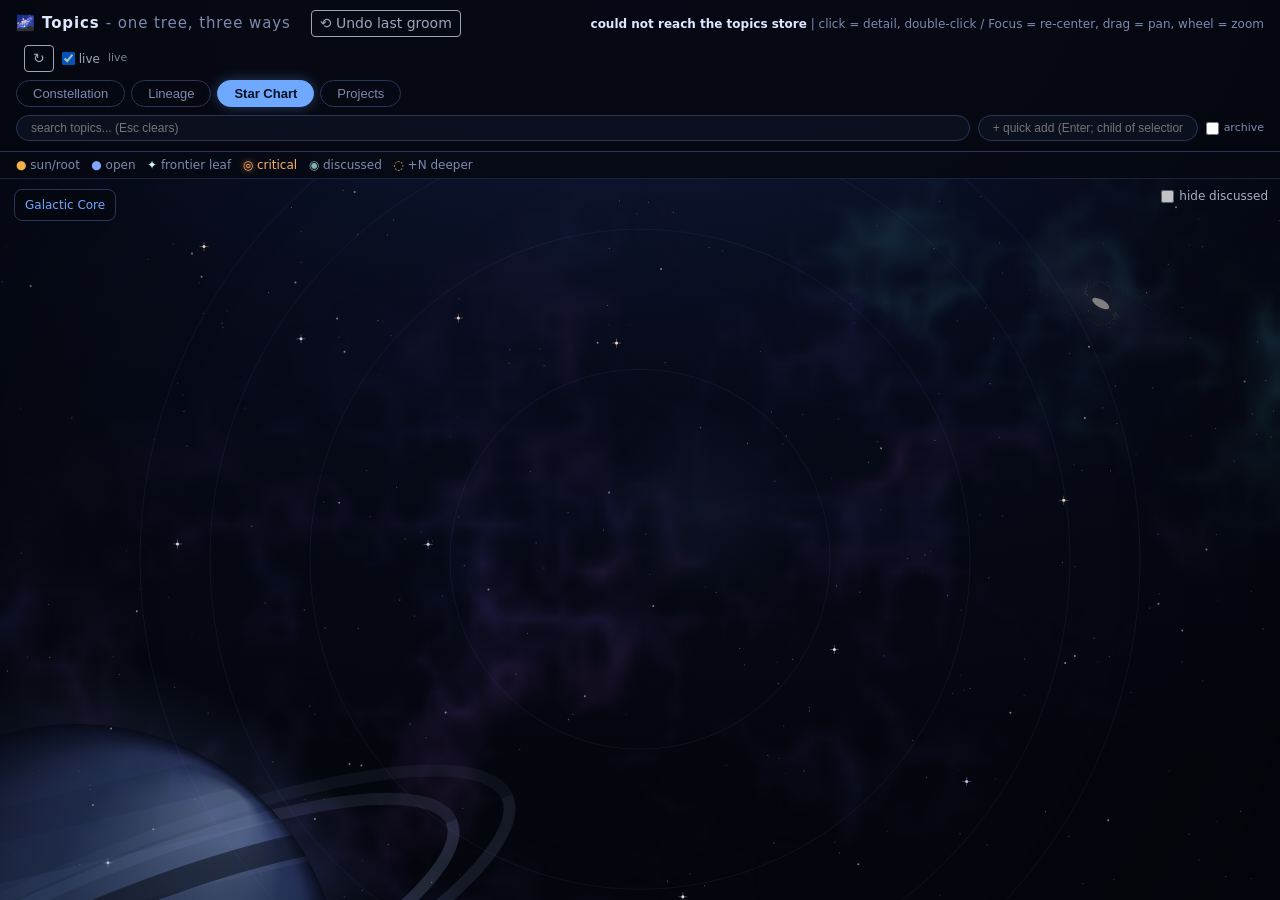
==== commit 8e198277: "release: topic-visualizer 0.44.0 - the Projects page (owner design): boards as manageable objects - " ====
--- a/plugin/web/index.html
+++ b/plugin/web/index.html
@@ -45,6 +45,7 @@
 <script src="render-constellation.js"></script>
 <script src="render-lineage.js"></script>
 <script src="render-starchart.js"></script>
+<script src="render-projects.js"></script>
 <script src="topics-shell.js"></script>
 </body>
 </html>
--- a/plugin/web/topics.css
+++ b/plugin/web/topics.css
@@ -34,6 +34,22 @@
 header .hud b { color: var(--ink); }
 header .home { color: var(--dim); text-decoration: none; font-size: 13px; margin-left: 12px; }
 header .home:hover { color: var(--ink); }
+header .returnlink { color: var(--dim); text-decoration: none; font-size: 13px; white-space: nowrap;
+  flex-shrink: 0; padding: 2px 9px; border: 1px solid var(--line); border-radius: 6px; background: #0b101f; }
+header .returnlink:hover { color: var(--ink); border-color: var(--accent); }
+/* PLANNED rows: instead of smushing everything onto one line (ugly even on wide screens), the header
+   reads as intentional rows - (1) identity + status, (2) project + view tabs, (3) the search/add tools -
+   each nav/tools cluster taking its own full-width row via flex-basis. It still wraps FURTHER on narrow
+   screens, and an ultrawide monitor pulls the nav row back up beside the title. */
+header .hud { order: 1; }               /* stays right (margin-left:auto) on row 1 with the title */
+header .hrefresh { order: 2; }
+header .hscope { order: 3; flex-basis: 100%; }
+header .htools { order: 4; flex-basis: 100%; }
+@media (min-width: 2100px) {            /* only a GENUINE ultrawide collapses: nav rejoins the identity
+                                           row ON THE LEFT (beside the title), status right, tools own row.
+                                           Normal wide monitors (1920/2048) keep the full 3-row layout. */
+  header .hscope { order: 0; flex-basis: auto; }
+}
 /* project switcher: a compact select styled like the view tabs (shell shows it only
    when the adapter reports projects). */
 .projsel { background: #0a1024; color: var(--ink); border: 1px solid var(--line);
@@ -77,9 +93,17 @@
 .node text.more { fill: #f0b24a; }
 .node .count { fill: #05070f; font-size: 9px; font-weight: 700; stroke: none; }
 .node path.leafstar { stroke: none; }
-.node.discussed circle.core, .node.discussed path.leafstar { opacity: 0.28; }
-.node.discussed text { opacity: 0.45; }
+/* discussed = TOUCHED, not unimportant: stay visible with a distinct teal ring rather
+   than fading toward invisible (old opacity:0.28 read as "ignore me") */
+.node.discussed circle.core, .node.discussed path.leafstar { opacity: 0.5; stroke: #5f9098; stroke-width: 1.4; }
+.node.discussed text { opacity: 0.6; }
+.node.discussed text.label { fill: #8fb5bb; opacity: 0.78; }
+/* critical = the thing your eye should land on first: orange label + the beacon halo + a size bump (JS) */
+.node.critical text.label { fill: #ffb26a; font-weight: 600; }
 .node circle.beacon { fill: none; stroke: #ff9a4a; stroke-width: 2; pointer-events: none; }
+/* constellation legend declutter toggle */
+.lgtoggle { cursor: pointer; user-select: none; opacity: 0.85; }
+.lgtoggle input { vertical-align: middle; margin: 0 3px 0 0; cursor: pointer; }
 .node circle.halo { fill: none; stroke: #f0b24a; stroke-opacity: 0.6;
                     stroke-dasharray: 3 4; stroke-width: 1.3; }
 .tv-crumbs { position: absolute; top: 10px; left: 14px; z-index: 5; font-size: 12px;
@@ -131,6 +155,7 @@
 .chip { font-size: 10px; color: var(--dim); border: 1px solid var(--line);
         border-radius: 999px; padding: 1px 7px; }
 .chip.kids { color: var(--accent); }
+.chip.kids.partial { color: #ffcf6a; border-color: #7a5a2e; background: #2a1f0e88; }  /* partial expand */
 .chip.frontier { color: #7fd4ff; border-color: #2e5a75; }
 .chip.crit { color: #ff9a4a; border-color: #7a4a2e; }
 .chip.done { color: #9aa2bd; }
@@ -184,16 +209,20 @@
 /* avenues in: every road that leads to this topic (multi-parent DAG) */
 #panel .avhead { font-size: 10.5px; letter-spacing: 0.14em; text-transform: uppercase;
                  color: #6a77a3; margin: 4px 0 6px; }
-#panel .avenue { display: flex; align-items: baseline; gap: 8px; padding: 5px 8px;
+/* Column layout: the chips hang on their OWN top line (with the detach x), so they never eat the
+   horizontal width - the title and the note each get the full row and wrap naturally. */
+#panel .avenue { display: flex; flex-direction: column; gap: 3px; padding: 6px 8px;
                  border-radius: 8px; font-size: 12.5px; }
 #panel .avenue:hover { background: #ffffff08; }
-#panel .ava { color: #8fb7ff; }
+#panel .avtop { display: flex; align-items: center; gap: 6px; flex-wrap: wrap; }
+#panel .avmain { display: flex; align-items: baseline; gap: 8px; }
+#panel .ava { color: #8fb7ff; flex-shrink: 0; }
 #panel .ava.x { color: #c7a6ff; }
-#panel .avt { color: #b9c8ef; cursor: pointer; }
+#panel .avt { color: #b9c8ef; cursor: pointer; flex: 1; min-width: 0; }
 #panel .avt:hover { color: #eaf2ff; text-decoration: underline; }
 #panel .avn { color: #6a77a3; font-size: 11.5px; font-style: italic; }
 #panel .avx { margin-left: auto; background: none; border: none; color: #59607a;
-              cursor: pointer; font-size: 14px; padding: 0 4px; }
+              cursor: pointer; font-size: 14px; padding: 0 4px; line-height: 1; }
 #panel .avx:hover { color: var(--danger); }
 #panel .avadd { margin: 8px 0 4px; }
 #panel .av-in { width: 100%; background: #0b101f; border: 1px dashed #2a3558;
@@ -273,6 +302,11 @@
               stroke-width: 1.1; }
 .wire.xwire { stroke: #b48be0; stroke-dasharray: 6 7; stroke-opacity: 0.55;
               stroke-width: 1.4; }
+/* a co_parent is a REAL second parent - solid and stronger, not a throwaway dash (a see_also
+   keeps the quiet dashed look above). Judgment-set on the avenue; similarity can't tell them apart. */
+.edge.xlink.coparent { stroke-dasharray: none !important; stroke-opacity: 0.72 !important;
+                       stroke-width: 1.9 !important; }
+.wire.xwire.coparent { stroke-dasharray: none; stroke-opacity: 0.82; stroke-width: 2; }
 .xport { fill: #b48be0; stroke: #0a0f1f; stroke-width: 1.5; }
 .chip.xlink { color: #e2d1ff; border-color: #7a55c2; background: #241a3d;
               box-shadow: 0 0 9px #b48be04d; }
@@ -337,3 +371,39 @@
 .bglabel { font-size: 12px; color: var(--dim); padding: 0 2px; white-space: nowrap;
   overflow: hidden; text-overflow: ellipsis; }
 .bgtile.sel .bglabel { color: var(--ink); }
+
+/* 0.42: per-view hide-discussed toggle (Lineage + Star Chart) */
+.hide-discussed-tgl {
+  position: absolute; top: 8px; right: 12px; z-index: 30;
+  font-size: 12px; opacity: 0.75; cursor: pointer; user-select: none;
+  display: inline-flex; align-items: center; gap: 5px;
+}
+.hide-discussed-tgl:hover { opacity: 1; }
+
+/* 0.44: the Projects management page (plain DOM - no pan stage, by design) */
+.pj-wrap { padding: 18px 22px; max-width: 980px; overflow-y: auto; height: 100%; }
+.pj-note { font-size: 12px; color: var(--dim); margin: 0 0 12px; }
+.pj-h3 { font-size: 13px; color: var(--ink); margin: 18px 0 8px; }
+.pj-cards { display: flex; flex-wrap: wrap; gap: 12px; }
+.pj-card { border: 1px solid #2b3350; border-radius: 10px; padding: 10px 12px;
+  background: rgba(16, 20, 38, 0.72); min-width: 270px; flex: 1 1 300px; }
+.pj-card.pj-current { border-color: #4a5b9b; }
+.pj-card.pj-trashed { opacity: 0.65; }
+.pj-head { display: flex; align-items: baseline; gap: 8px; flex-wrap: wrap; }
+.pj-key { font-size: 11px; color: var(--dim); }
+.pj-meta { margin: 7px 0; display: flex; flex-wrap: wrap; gap: 5px; align-items: center; }
+.pj-kb { font-size: 11px; color: var(--dim); margin-left: auto; }
+.pj-chip { font-size: 11px; border: 1px solid #33406b; border-radius: 8px;
+  padding: 1px 7px; color: var(--ink); }
+.pj-chip.pj-seedling { border-color: #3d6b4f; }
+.pj-chip.pj-open { border-color: #3d5a8f; }
+.pj-chip.pj-discussed { border-color: #55536b; color: var(--dim); }
+.pj-chip.pj-cur { border-color: #4a5b9b; }
+.pj-chip.pj-err, .pj-chip.pj-empty { border-color: #6b4040; color: #c99; }
+.pj-actions { display: flex; gap: 8px; align-items: center; flex-wrap: wrap; }
+.pj-btn { font-size: 12px; padding: 3px 10px; border-radius: 8px; cursor: pointer;
+  background: #1b2138; color: var(--ink); border: 1px solid #33406b; }
+.pj-btn:hover { border-color: #4a5b9b; }
+.pj-btn.pj-danger { border-color: #6b4040; color: #d9a0a0; }
+.pj-copysel { font-size: 12px; background: #1b2138; color: var(--ink);
+  border: 1px solid #33406b; border-radius: 8px; padding: 3px 6px; }
